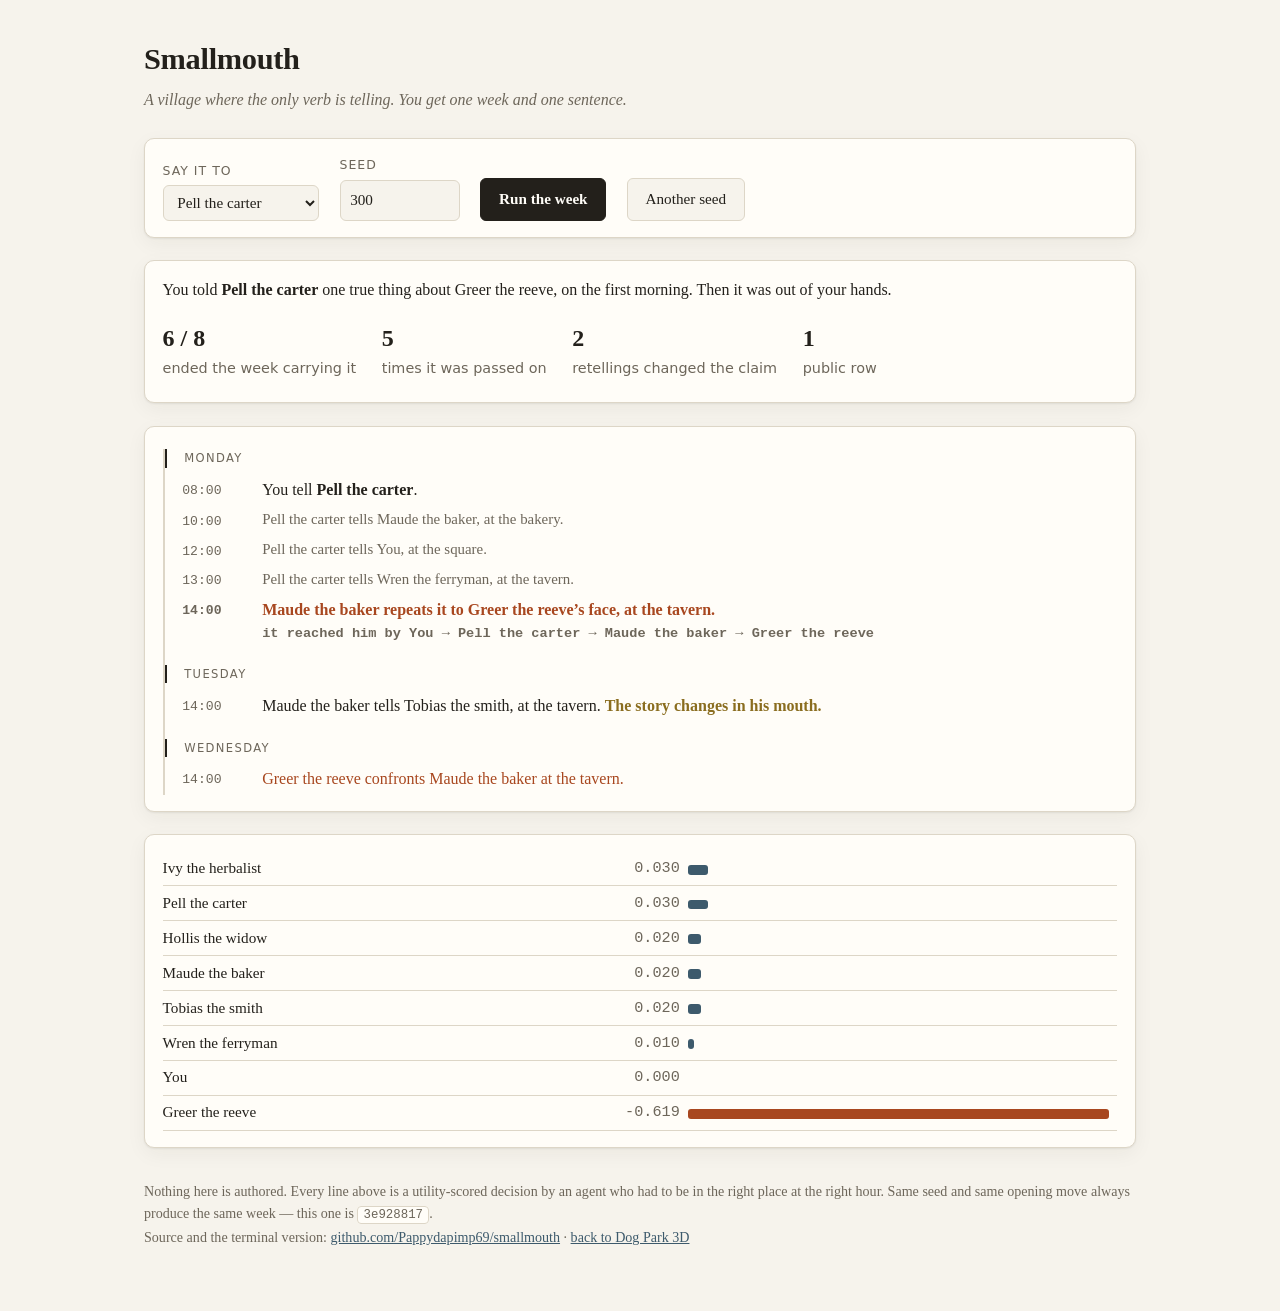
==== smallmouth/index.html @ 3c205e58 "Merge Smallmouth into the site as a readable week Smallmouth had no page because milestone 1 is deli" ====
<!DOCTYPE html>
<html lang="en">
<head>
<meta charset="UTF-8" />
<meta name="viewport" content="width=device-width, initial-scale=1.0" />
<title>Smallmouth — a week in the town</title>
<style>
  :root {
    --bg: #f6f3ec; --ink: #23201b; --dim: #6d665a; --rule: #ddd6c7;
    --card: #fffdf8; --warm: #a8471f; --cool: #3d5a6c; --gold: #8a6d1f;
    --shadow: 0 1px 2px rgba(35,32,27,.07), 0 6px 20px rgba(35,32,27,.05);
  }
  @media (prefers-color-scheme: dark) {
    :root:not([data-theme="light"]) {
      --bg: #17151280; --bg: #171512; --ink: #ece5d8; --dim: #948b7b; --rule: #322c24;
      --card: #1f1c17; --warm: #e08a5e; --cool: #8fb4c9; --gold: #d6b463;
      --shadow: 0 1px 2px rgba(0,0,0,.4), 0 6px 20px rgba(0,0,0,.3);
    }
  }
  :root[data-theme="dark"] {
    --bg: #171512; --ink: #ece5d8; --dim: #948b7b; --rule: #322c24;
    --card: #1f1c17; --warm: #e08a5e; --cool: #8fb4c9; --gold: #d6b463;
    --shadow: 0 1px 2px rgba(0,0,0,.4), 0 6px 20px rgba(0,0,0,.3);
  }
  * { box-sizing: border-box; }
  body {
    margin: 0; background: var(--bg); color: var(--ink);
    font: 16px/1.6 ui-serif, Georgia, "Iowan Old Style", serif;
    padding: 2.2rem 1.2rem 4rem;
  }
  .wrap { max-width: 62rem; margin: 0 auto; }
  h1 { font-size: 1.9rem; margin: 0 0 .2rem; letter-spacing: -.01em; }
  .tag { color: var(--dim); font-style: italic; margin: 0 0 1.6rem; }
  a { color: var(--cool); }

  .panel {
    background: var(--card); border: 1px solid var(--rule); border-radius: 10px;
    padding: 1rem 1.1rem; box-shadow: var(--shadow); margin-bottom: 1.4rem;
  }
  .controls { display: flex; flex-wrap: wrap; gap: .9rem 1.3rem; align-items: flex-end; }
  label { display: block; font-size: .78rem; text-transform: uppercase;
          letter-spacing: .08em; color: var(--dim); margin-bottom: .3rem; font-family: ui-sans-serif, system-ui, sans-serif; }
  select, input, button {
    font: inherit; font-size: .95rem; color: var(--ink); background: var(--bg);
    border: 1px solid var(--rule); border-radius: 6px; padding: .45rem .6rem;
  }
  input { width: 7.5rem; }
  button { cursor: pointer; background: var(--ink); color: var(--card); border-color: var(--ink); font-weight: 600; padding: .5rem 1.1rem; }
  button:hover { opacity: .88; }

  .lede { margin: 0 0 1rem; }
  .stat { display: flex; flex-wrap: wrap; gap: 1.6rem; margin: 0 0 .4rem; font-family: ui-sans-serif, system-ui, sans-serif; font-size: .9rem; }
  .stat b { display: block; font-size: 1.5rem; font-family: ui-serif, Georgia, serif; font-weight: 600; }
  .stat span { color: var(--dim); }

  .tl { border-left: 2px solid var(--rule); margin: .4rem 0 0; padding: 0 0 0 1.1rem; }
  .day { font-family: ui-sans-serif, system-ui, sans-serif; font-size: .72rem;
         letter-spacing: .12em; text-transform: uppercase; color: var(--dim);
         margin: 1.1rem 0 .4rem -1.1rem; padding-left: 1.1rem;
         border-left: 2px solid var(--ink); }
  .day:first-child { margin-top: 0; }
  .ev { display: grid; grid-template-columns: 4.2rem 1fr; gap: .8rem; padding: .18rem 0; }
  .ev time { color: var(--dim); font-family: ui-monospace, monospace; font-size: .82rem; padding-top: .18rem; }
  .ev.quiet { color: var(--dim); font-size: .93rem; }
  .ev.turn { color: var(--warm); font-weight: 600; }
  .ev.row  { color: var(--warm); }
  .ev.mut em { color: var(--gold); font-style: normal; font-weight: 600; }
  .chain { color: var(--dim); font-size: .85rem; font-family: ui-monospace, monospace; }

  table { border-collapse: collapse; width: 100%; font-size: .95rem; }
  td { padding: .3rem .5rem .3rem 0; border-bottom: 1px solid var(--rule); }
  td.num { text-align: right; font-family: ui-monospace, monospace; width: 5rem; color: var(--dim); }
  .bar { height: .62rem; border-radius: 3px; background: var(--cool); display: inline-block; vertical-align: middle; }
  .bar.neg { background: var(--warm); }
  .barcell { width: 45%; }

  footer { color: var(--dim); font-size: .88rem; margin-top: 2rem; }
  code { font-family: ui-monospace, monospace; font-size: .88em; background: var(--card);
         border: 1px solid var(--rule); border-radius: 4px; padding: .05rem .32rem; }
  .none { color: var(--dim); font-style: italic; }
</style>
</head>
<body>
<div class="wrap">

  <h1>Smallmouth</h1>
  <p class="tag">A village where the only verb is telling. You get one week and one sentence.</p>

  <div class="panel">
    <div class="controls">
      <div>
        <label for="tell">Say it to</label>
        <select id="tell"></select>
      </div>
      <div>
        <label for="seed">Seed</label>
        <input id="seed" type="number" value="300" min="0" step="1" />
      </div>
      <button id="run">Run the week</button>
      <button id="roll" style="background:var(--bg);color:var(--ink);border-color:var(--rule);font-weight:400">Another seed</button>
    </div>
  </div>

  <div class="panel">
    <p class="lede" id="lede">—</p>
    <div class="stat" id="stats"></div>
  </div>

  <div class="panel">
    <div class="tl" id="timeline"></div>
  </div>

  <div class="panel">
    <table id="standing"></table>
  </div>

  <footer>
    Nothing here is authored. Every line above is a utility-scored decision by an agent
    who had to be in the right place at the right hour. Same seed and same opening move
    always produce the same week — <span id="fp"></span>.
    <br />Source and the terminal version:
    <a href="https://github.com/Pappydapimp69/smallmouth">github.com/Pappydapimp69/smallmouth</a>
    · <a href="../">back to Dog Park 3D</a>
  </footer>

</div>

<script type="module">
import { Town } from "./sim/town.js?v=__BUILD__";
import { fingerprint } from "./sim/fingerprint.js?v=__BUILD__";
import { resetMemoryIds } from "./sim/memory.js?v=__BUILD__";
import { resetRumorIds } from "./sim/rumor.js?v=__BUILD__";

const CAST = await (await fetch("./town/cast.json?v=__BUILD__")).json();
const el = (id) => document.getElementById(id);
const nameOf = (id) => (CAST.find((c) => c.id === id) || { name: id }).name;

// The subject of the rumour can't also be the person you tell it to.
for (const c of CAST) {
  if (c.id === "greer") continue;
  const o = document.createElement("option");
  o.value = c.id;
  o.textContent = c.name + (c.id === "you" ? " (nobody)" : "");
  el("tell").append(o);
}
el("tell").value = "pell";

const stamp = (at) => `d${Math.floor(at / 12) + 1} ${String(8 + (at % 12)).padStart(2, "0")}:00`;

function render(tell, seed) {
  resetMemoryIds(); resetRumorIds();
  const town = new Town(CAST, { seed });
  town.plant({ speaker: "you", listener: tell, about: "greer", valence: -0.7, kind: "witnessed" });
  town.run(7 * 12);

  const shares = town.log.filter((l) => l.type === "share");
  const faces  = town.log.filter((l) => l.type === "to-their-face");
  const rows   = town.log.filter((l) => l.type === "confront");
  const knows  = [...town.agents.values()].filter((a) => a.carrying.length).length;
  const muts   = shares.filter((l) => l.mutated).length;

  el("lede").innerHTML = `You told <b>${nameOf(tell)}</b> one true thing about Greer the reeve, ` +
    `on the first morning. Then it was out of your hands.`;

  el("stats").innerHTML = [
    [knows + " / " + town.agents.size, "ended the week carrying it"],
    [shares.length, shares.length === 1 ? "time it was passed on" : "times it was passed on"],
    [muts, muts === 1 ? "retelling changed the claim" : "retellings changed the claim"],
    [rows.length, rows.length === 1 ? "public row" : "public rows"],
  ].map(([n, s]) => `<div><b>${n}</b><span>${s}</span></div>`).join("");

  // ---- the week, hour by hour
  const tl = el("timeline");
  tl.innerHTML = "";
  let day = -1;
  const line = (at, cls, html) => {
    const d = Math.floor(at / 12);
    if (d !== day) {
      day = d;
      const h = document.createElement("div");
      h.className = "day";
      h.textContent = ["Monday","Tuesday","Wednesday","Thursday","Friday","Saturday","Sunday"][d] || `Day ${d + 1}`;
      tl.append(h);
    }
    const row = document.createElement("div");
    row.className = "ev " + cls;
    row.innerHTML = `<time>${stamp(at).slice(3)}</time><div>${html}</div>`;
    tl.append(row);
  };

  for (const l of town.log) {
    if (l.type === "plant") {
      line(l.at, "", `You tell <b>${nameOf(l.listener)}</b>.`);
    } else if (l.type === "share") {
      if (l.toSubject) continue;                       // rendered by its to-their-face entry
      line(l.at, l.mutated ? "mut" : "quiet",
        `${nameOf(l.from)} tells ${nameOf(l.to)}, at the ${l.place}.` +
        (l.mutated ? ` <em>The story changes in his mouth.</em>` : ""));
    } else if (l.type === "to-their-face") {
      line(l.at, "turn",
        `${nameOf(l.from)} repeats it to ${nameOf(l.to)}’s face, at the ${l.place}.` +
        `<div class="chain">it reached him by ${l.chain.map(nameOf).join(" → ")}</div>`);
    } else if (l.type === "confront") {
      line(l.at, "row", `${nameOf(l.from)} confronts ${nameOf(l.to)} at the ${l.place}.`);
    }
  }
  if (!faces.length) {
    const p = document.createElement("p");
    p.className = "none";
    p.style.marginTop = "1.2rem";
    p.textContent = "Greer never found out.";
    tl.append(p);
  }

  // ---- how the town sees each other by Sunday
  const st = town.standing();
  const peak = Math.max(0.05, ...st.map((s) => Math.abs(s.standing)));
  el("standing").innerHTML = st.map((s) => {
    const w = (Math.abs(s.standing) / peak) * 100;
    return `<tr><td>${s.name}</td><td class="num">${s.standing.toFixed(3)}</td>` +
      `<td class="barcell"><span class="bar ${s.standing < 0 ? "neg" : ""}" style="width:${w.toFixed(1)}%"></span></td></tr>`;
  }).join("");

  el("fp").innerHTML = `this one is <code>${fingerprint(town.serialize())}</code>`;
}

const go = () => render(el("tell").value, Number(el("seed").value) >>> 0);
el("run").addEventListener("click", go);
el("tell").addEventListener("change", go);
el("roll").addEventListener("click", () => {
  el("seed").value = Math.floor(Math.random() * 99999);   // UI only — never the sim
  go();
});
go();
</script>
</body>
</html>
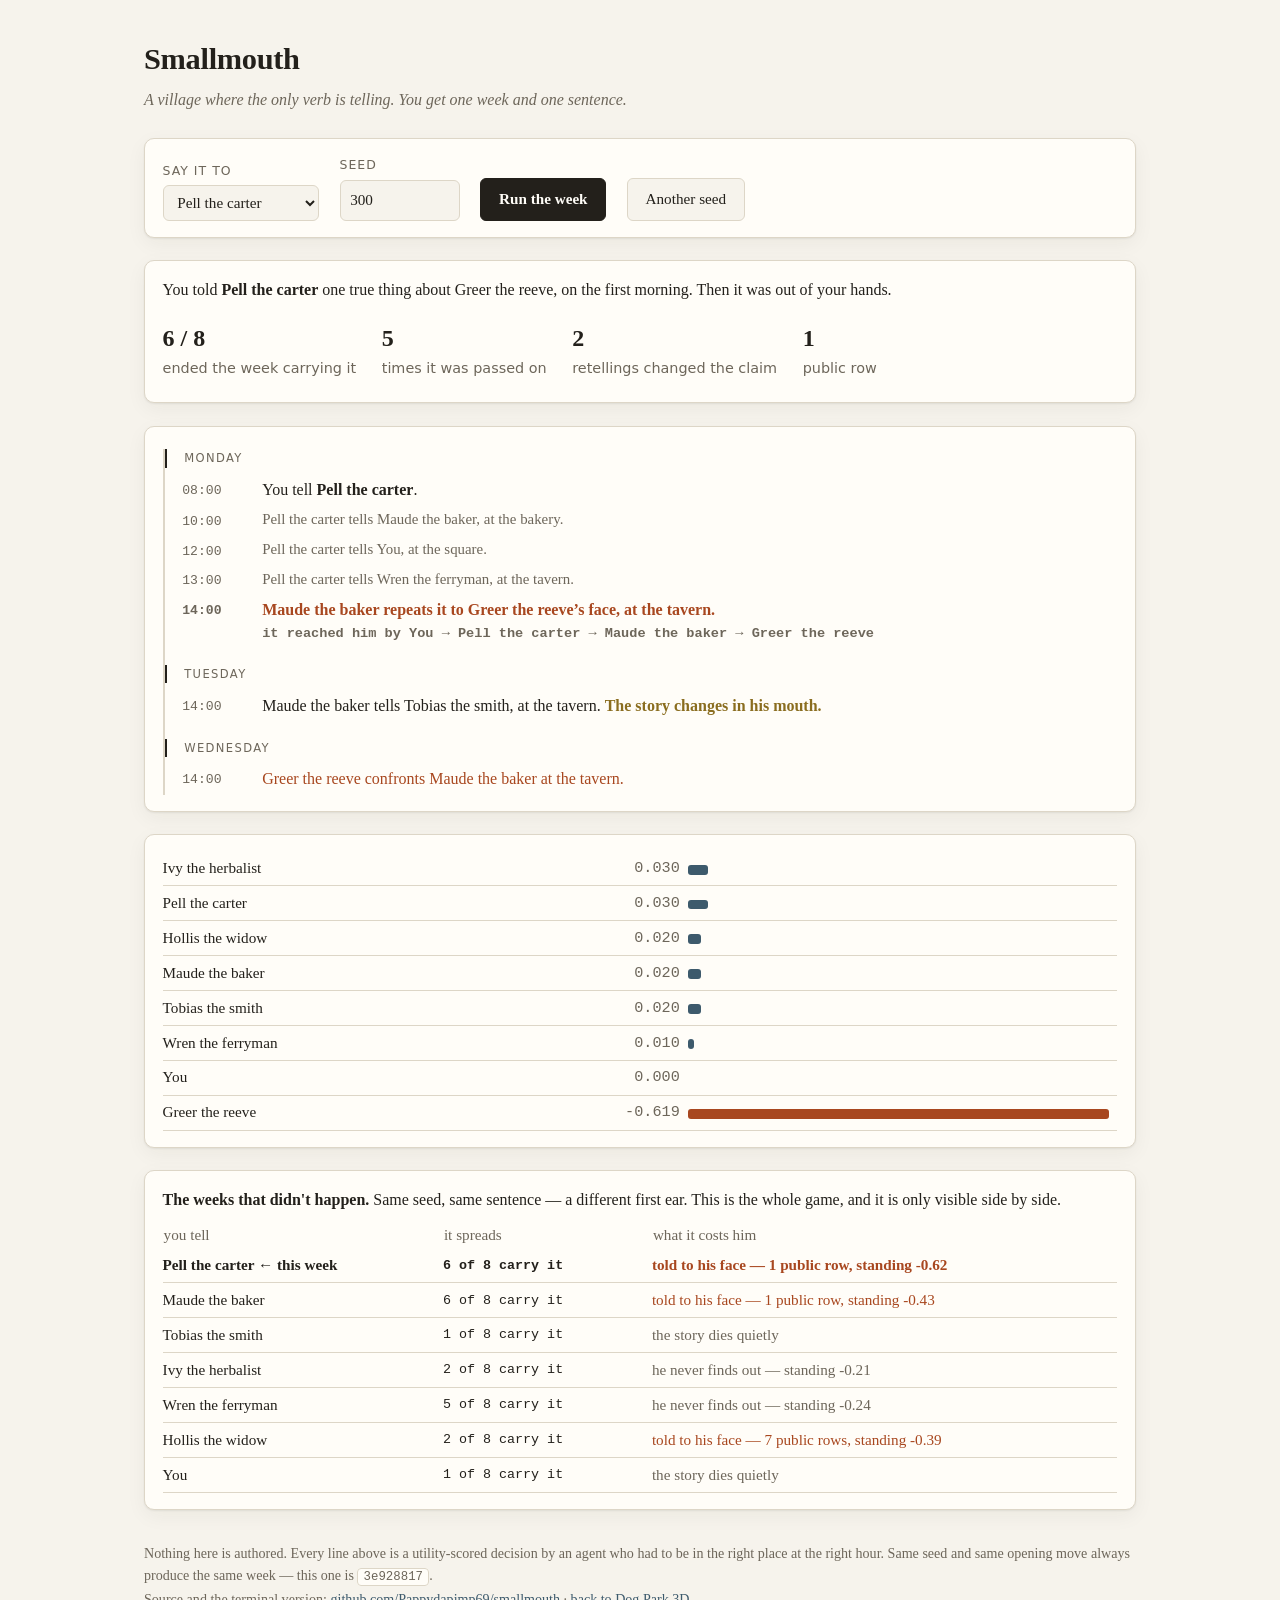
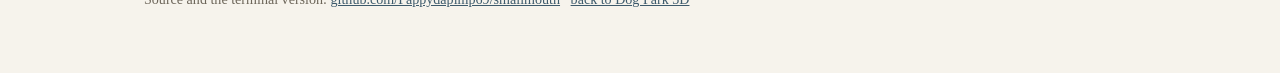
==== commit 872a28af: "Smallmouth: show the weeks that didn't happen (D2) D2 asked "switch Pell -> Hollis: meaningfully dif" ====
--- a/smallmouth/index.html
+++ b/smallmouth/index.html
@@ -112,6 +112,13 @@
 
   <div class="panel">
     <table id="standing"></table>
+  </div>
+
+  <div class="panel">
+    <p class="lede" style="margin-bottom:.6rem"><b>The weeks that didn't happen.</b>
+      Same seed, same sentence — a different first ear. This is the whole game,
+      and it is only visible side by side.</p>
+    <table id="counterfactual"></table>
   </div>
 
   <footer>
@@ -222,6 +229,50 @@
   }).join("");
 
   el("fp").innerHTML = `this one is <code>${fingerprint(town.serialize())}</code>`;
+
+  // ---- the weeks you didn't choose ----------------------------------------
+  // D2 asked "switch Pell -> Hollis: meaningfully different, or just different
+  // numbers?" and scored 1 — because the difference between confidants only
+  // exists ACROSS runs, and the page left the comparing to the reader's
+  // memory. The sim is deterministic and a week costs milliseconds, so run
+  // the alternatives on the SAME seed and put them in one table. Reach and
+  // consequence are separate columns, because their independence is the claim.
+  const alts = [];
+  for (const c of CAST) {
+    if (c.id === "greer" || c.id === tell) continue;
+    resetMemoryIds(); resetRumorIds();
+    const alt = new Town(CAST, { seed });
+    alt.plant({ speaker: "you", listener: c.id, about: "greer", valence: -0.7, kind: "witnessed" });
+    alt.run(7 * 12);
+    alts.push(summarize(c.id, alt));
+  }
+  const all = [{ chosen: true, ...summarize(tell, town) }, ...alts];
+  el("counterfactual").innerHTML =
+    `<tr><th style="text-align:left;color:var(--dim);font-weight:400">you tell</th>` +
+    `<th style="text-align:left;color:var(--dim);font-weight:400">it spreads</th>` +
+    `<th style="text-align:left;color:var(--dim);font-weight:400">what it costs him</th></tr>` +
+    all.map((r) =>
+      `<tr${r.chosen ? ' style="font-weight:600"' : ""}>` +
+      `<td>${nameOf(r.id)}${r.chosen ? " ← this week" : ""}</td>` +
+      `<td style="font-family:ui-monospace,monospace;font-size:.88em;white-space:nowrap;padding-right:1rem">${r.reach} of ${CAST.length} carry it</td>` +
+      `<td style="color:${r.face ? "var(--warm)" : "var(--dim)"}">${r.story}</td></tr>`
+    ).join("");
+
+  function summarize(id, t) { return { id, ...weekShape(t) }; }
+  function weekShape(t) {
+    // Same count as the stats panel above ("N of 8 ended the week carrying
+    // it") — two different conventions for the same week on one page is the
+    // exact illegibility this table exists to fix.
+    const reach = [...t.agents.values()].filter((a) => a.carrying.length).length;
+    const faces = t.log.filter((l) => l.type === "to-their-face").length;
+    const rows2 = t.log.filter((l) => l.type === "confront").length;
+    const standing = t.standing().find((s) => s.id === "greer").standing;
+    let story;
+    if (faces) story = `told to his face — ${rows2} public row${rows2 === 1 ? "" : "s"}, standing ${standing.toFixed(2)}`;
+    else if (reach <= 1) story = "the story dies quietly";
+    else story = `he never finds out — standing ${standing.toFixed(2)}`;
+    return { reach, face: faces > 0, story };
+  }
 }
 
 const go = () => render(el("tell").value, Number(el("seed").value) >>> 0);
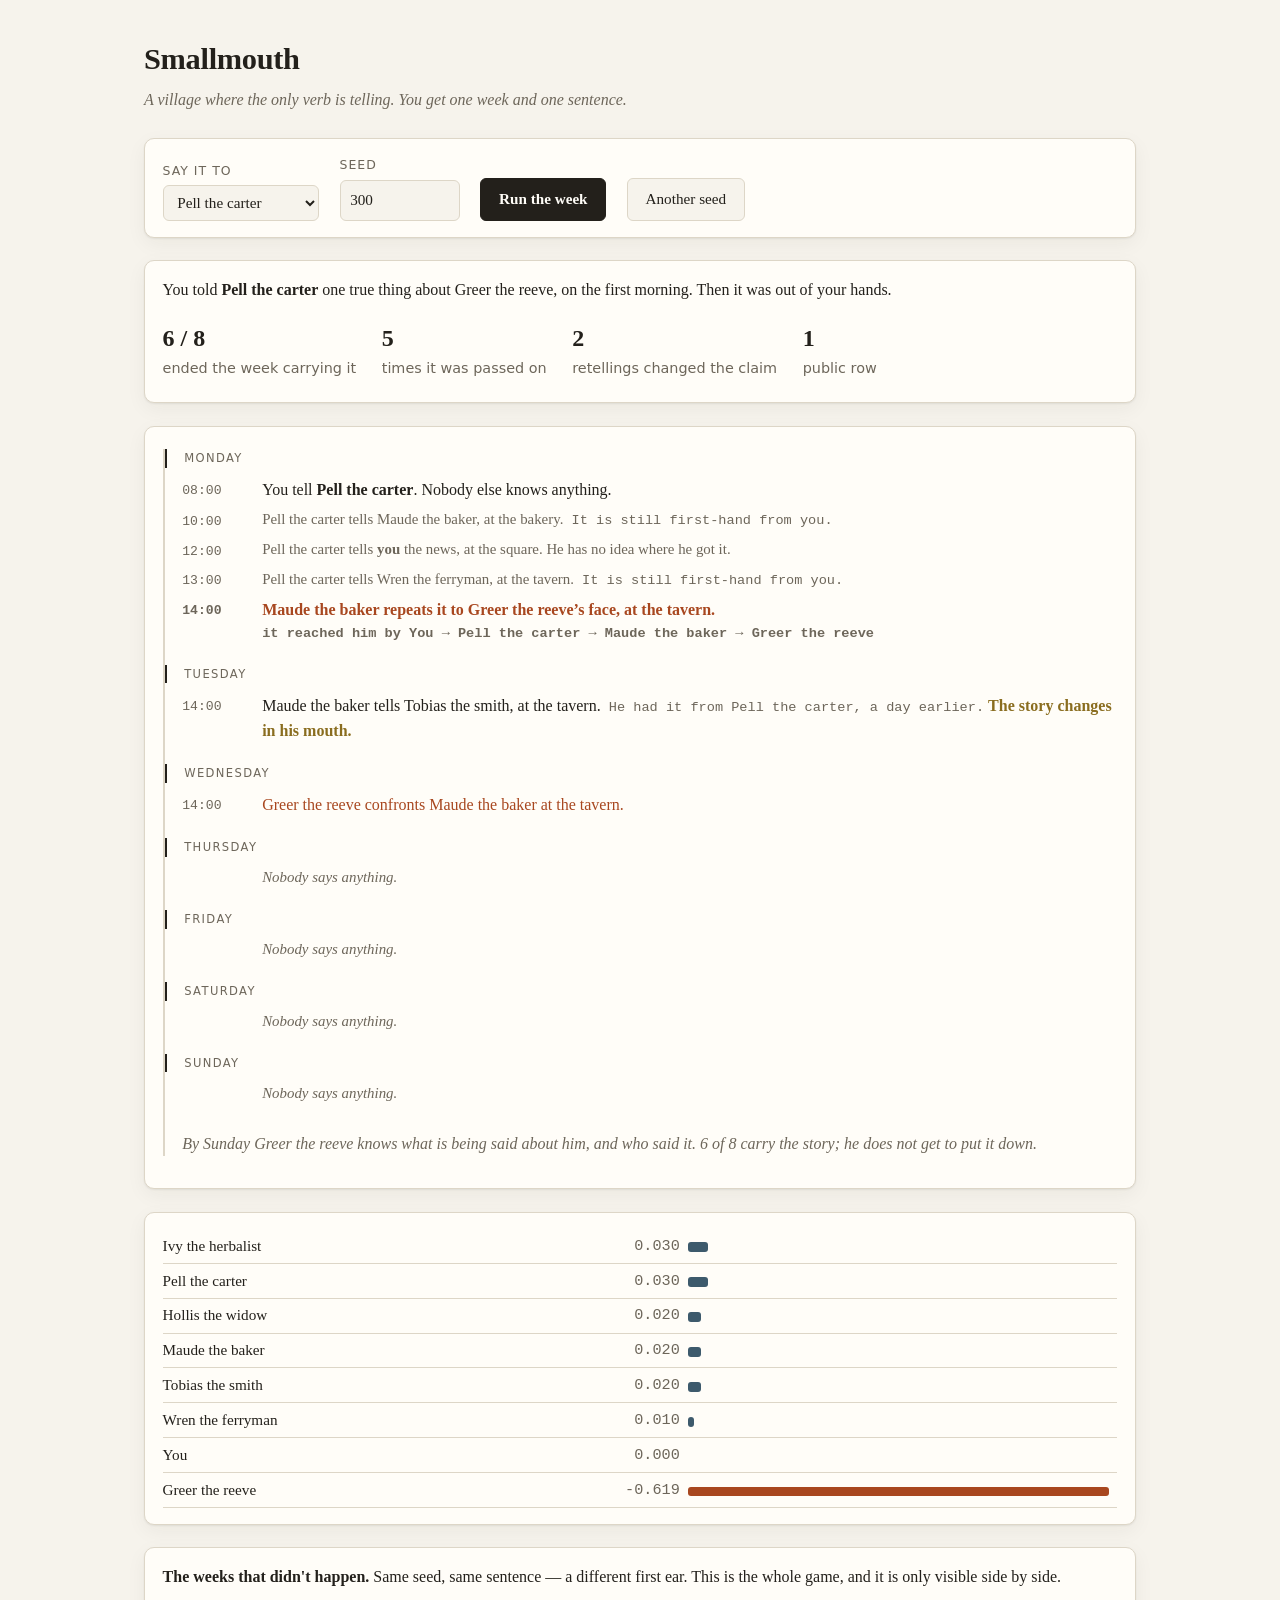
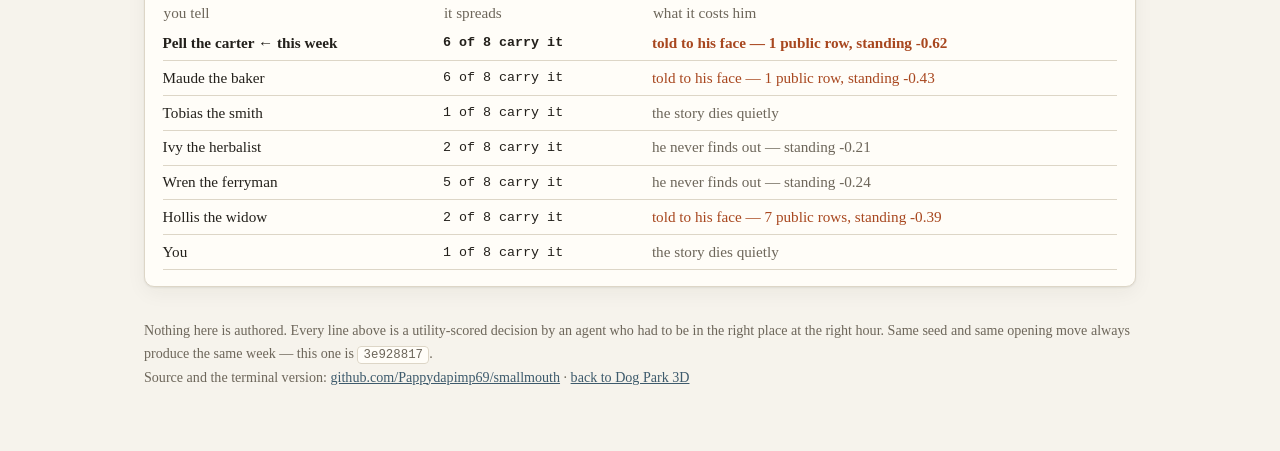
==== commit c5d6be54: "Smallmouth reads as a week, not a log (D1) D1 scored 1 twice — "a story, or a list of events?" — whi" ====
--- a/smallmouth/index.html
+++ b/smallmouth/index.html
@@ -179,45 +179,97 @@
   // ---- the week, hour by hour
   const tl = el("timeline");
   tl.innerHTML = "";
-  let day = -1;
+  // Every day gets a container UP FRONT, in order, so a quiet day can be
+  // filled in afterwards and still sit in its place. Emitting the header on the
+  // first event of a day meant days with no events simply did not exist, and
+  // seven days read as one uninterrupted run — no pace, no waiting, no sense
+  // that a story can stall for a day and pick back up.
+  const DAYS = ["Monday","Tuesday","Wednesday","Thursday","Friday","Saturday","Sunday"];
+  const dayBox = [];
+  for (let d = 0; d < 7; d++) {
+    const h = document.createElement("div");
+    h.className = "day";
+    h.textContent = DAYS[d];
+    const box = document.createElement("div");
+    tl.append(h, box);
+    dayBox.push(box);
+  }
   const line = (at, cls, html) => {
-    const d = Math.floor(at / 12);
-    if (d !== day) {
-      day = d;
-      const h = document.createElement("div");
-      h.className = "day";
-      h.textContent = ["Monday","Tuesday","Wednesday","Thursday","Friday","Saturday","Sunday"][d] || `Day ${d + 1}`;
-      tl.append(h);
-    }
     const row = document.createElement("div");
     row.className = "ev " + cls;
     row.innerHTML = `<time>${stamp(at).slice(3)}</time><div>${html}</div>`;
-    tl.append(row);
+    (dayBox[Math.floor(at / 12)] || dayBox[6]).append(row);
   };
 
+  // D1 asked "a story, or a list of events?" and scored 1 twice. It was a list
+  // because every line was an independent fact — "A tells B at the place" —
+  // with no BECAUSE. The causal chain is in the data and never reached the
+  // page: who told the teller, how stale it was by then, whether this was the
+  // first the listener had heard of it. A story is the same events plus their
+  // provenance and their silences.
+  const heardAt = new Map([[tell, 0]]);   // when each person first got it
+  const gotItFrom = new Map();            // …and from whom
+  const spokenDays = new Set();
   for (const l of town.log) {
     if (l.type === "plant") {
-      line(l.at, "", `You tell <b>${nameOf(l.listener)}</b>.`);
+      line(l.at, "", `You tell <b>${nameOf(l.listener)}</b>. Nobody else knows anything.`);
+      spokenDays.add(Math.floor(l.at / 12));
     } else if (l.type === "share") {
+      spokenDays.add(Math.floor(l.at / 12));
+      const first = !heardAt.has(l.to);
+      if (first) { heardAt.set(l.to, l.at); gotItFrom.set(l.to, l.from); }
       if (l.toSubject) continue;                       // rendered by its to-their-face entry
+      // Where the TELLER got it, and how long they sat on it. This is the
+      // difference between a log entry and a sentence with a cause.
+      const src = gotItFrom.get(l.from);
+      const held = l.at - (heardAt.get(l.from) ?? l.at);
+      const because = src
+        ? ` He had it from ${nameOf(src)}${held >= 12 ? ", a day earlier" : held >= 2 ? `, ${held} hours before` : ", minutes earlier"}.`
+        : ` It is still first-hand from you.`;
+      if (l.to === "you") {
+        // Genuinely what the sim does — the player is just another agent id, so
+        // a carrier can hand your own sentence back to you. Left in, because it
+        // is true and it is funny, but written so it reads as a moment rather
+        // than as a rendering fault.
+        line(l.at, "quiet",
+          `${nameOf(l.from)} tells <b>you</b> the news, at the ${l.place}. He has no idea where he got it.`);
+        continue;
+      }
       line(l.at, l.mutated ? "mut" : "quiet",
         `${nameOf(l.from)} tells ${nameOf(l.to)}, at the ${l.place}.` +
-        (l.mutated ? ` <em>The story changes in his mouth.</em>` : ""));
+        `<span class="chain" style="display:inline"> ${because}</span>` +
+        (l.mutated ? ` <em>The story changes in his mouth.</em>` : "") +
+        (first ? "" : ` <span class="chain" style="display:inline">She already knew.</span>`));
     } else if (l.type === "to-their-face") {
+      spokenDays.add(Math.floor(l.at / 12));
       line(l.at, "turn",
         `${nameOf(l.from)} repeats it to ${nameOf(l.to)}’s face, at the ${l.place}.` +
         `<div class="chain">it reached him by ${l.chain.map(nameOf).join(" → ")}</div>`);
     } else if (l.type === "confront") {
+      spokenDays.add(Math.floor(l.at / 12));   // a public row is not a quiet day
       line(l.at, "row", `${nameOf(l.from)} confronts ${nameOf(l.to)} at the ${l.place}.`);
     }
   }
-  if (!faces.length) {
-    const p = document.createElement("p");
-    p.className = "none";
-    p.style.marginTop = "1.2rem";
-    p.textContent = "Greer never found out.";
-    tl.append(p);
-  }
+  // Silence is part of the week. A day with nothing in it used to vanish from
+  // the timeline entirely, so seven days read as one uninterrupted run of
+  // events — no pace, no waiting, no sense that a story can stall.
+  for (let d = 0; d < 7; d++) {
+    if (spokenDays.has(d)) continue;
+    const q = document.createElement("div");
+    q.className = "ev quiet";
+    q.innerHTML = `<time></time><div><em>Nobody says anything.</em></div>`;
+    dayBox[d].append(q);
+  }
+  // And a week needs an ending, not a last log line.
+  const close = document.createElement("p");
+  close.className = "none";
+  close.style.marginTop = "1.4rem";
+  close.textContent = faces.length
+    ? `By Sunday ${nameOf("greer")} knows what is being said about him, and who said it. ` +
+      `${knows} of ${town.agents.size} carry the story; he does not get to put it down.`
+    : `By Sunday ${knows} of ${town.agents.size} carry it and ${nameOf("greer")} still does not know. ` +
+      `He is the only one in the village who thinks nothing happened this week.`;
+  tl.append(close);
 
   // ---- how the town sees each other by Sunday
   const st = town.standing();
